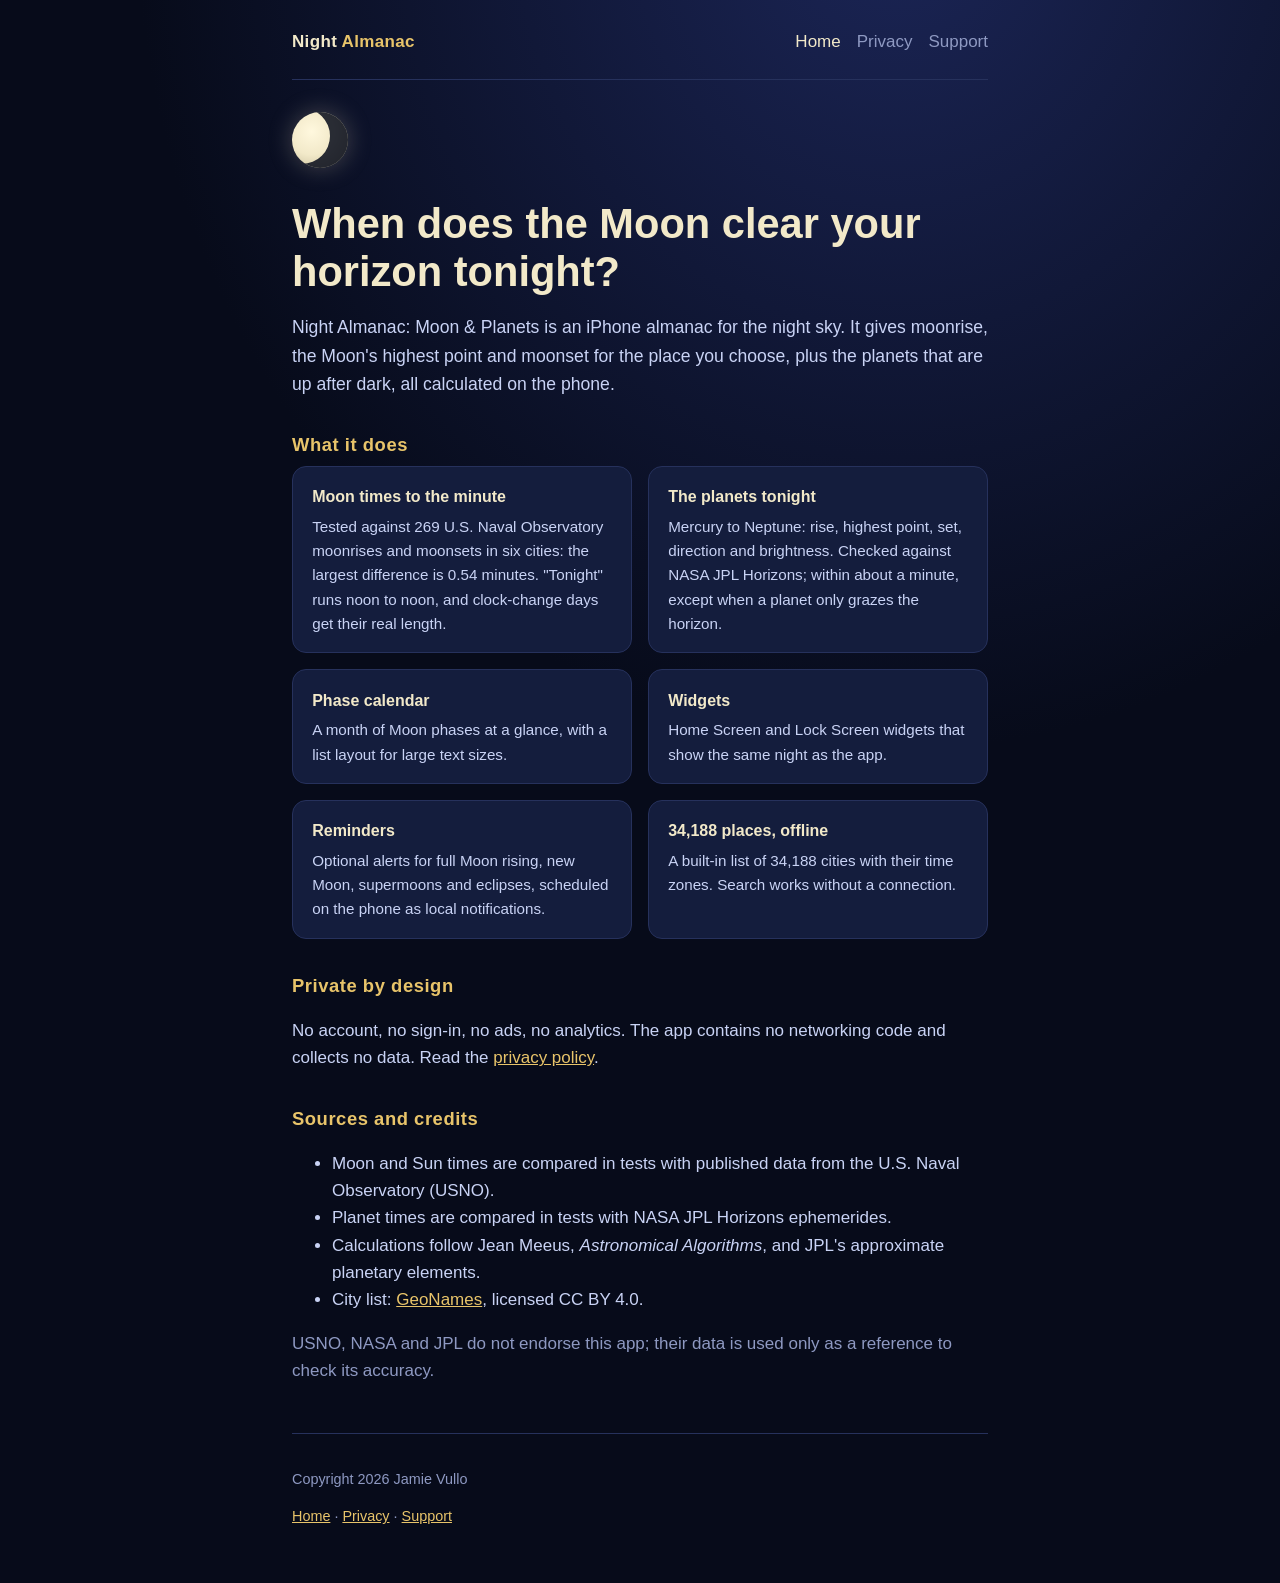
==== index.html @ e34a91c0 "Night Almanac site: home, privacy, support (local only)" ====
<!doctype html>
<html lang="en">
<head>
<meta charset="utf-8">
<meta name="viewport" content="width=device-width, initial-scale=1">
<meta name="color-scheme" content="dark">
<meta name="theme-color" content="#070B1A">
<meta name="description" content="Moonrise, moonset and planet times to the minute for iPhone, worked out on the device. No account, nothing collected.">
<title>Night Almanac: Moon &amp; Planets</title>
<link rel="stylesheet" href="style.css">
</head>
<body>
<div class="wrap">
<header class="top"><a class="brand" href="index.html">Night <span>Almanac</span></a>
<nav aria-label="Site"><a href="index.html" aria-current="page">Home</a><a href="privacy.html">Privacy</a><a href="support.html">Support</a></nav></header>
<main>
<div class="moon" aria-hidden="true"></div>
<h1>When does the Moon clear your horizon tonight?</h1>
<p class="lede">Night Almanac: Moon &amp; Planets is an iPhone almanac for the night sky. It gives moonrise, the Moon's highest point and moonset for the place you choose, plus the planets that are up after dark, all calculated on the phone.</p>
<h2>What it does</h2>
<div class="grid">
<div class="card"><h3>Moon times to the minute</h3><p>Tested against 269 U.S. Naval Observatory moonrises and moonsets in six cities: the largest difference is 0.54 minutes. "Tonight" runs noon to noon, and clock-change days get their real length.</p></div>
<div class="card"><h3>The planets tonight</h3><p>Mercury to Neptune: rise, highest point, set, direction and brightness. Checked against NASA JPL Horizons; within about a minute, except when a planet only grazes the horizon.</p></div>
<div class="card"><h3>Phase calendar</h3><p>A month of Moon phases at a glance, with a list layout for large text sizes.</p></div>
<div class="card"><h3>Widgets</h3><p>Home Screen and Lock Screen widgets that show the same night as the app.</p></div>
<div class="card"><h3>Reminders</h3><p>Optional alerts for full Moon rising, new Moon, supermoons and eclipses, scheduled on the phone as local notifications.</p></div>
<div class="card"><h3>34,188 places, offline</h3><p>A built-in list of 34,188 cities with their time zones. Search works without a connection.</p></div>
</div>
<h2>Private by design</h2>
<p>No account, no sign-in, no ads, no analytics. The app contains no networking code and collects no data. Read the <a href="privacy.html">privacy policy</a>.</p>
<h2>Sources and credits</h2>
<ul>
<li>Moon and Sun times are compared in tests with published data from the U.S. Naval Observatory (USNO).</li>
<li>Planet times are compared in tests with NASA JPL Horizons ephemerides.</li>
<li>Calculations follow Jean Meeus, <em>Astronomical Algorithms</em>, and JPL's approximate planetary elements.</li>
<li>City list: <a href="https://www.geonames.org/">GeoNames</a>, licensed CC BY 4.0.</li>
</ul>
<p class="meta">USNO, NASA and JPL do not endorse this app; their data is used only as a reference to check its accuracy.</p>
</main>
<footer><div class="wrap" style="padding:0"><p>Copyright 2026 Jamie Vullo</p><p><a href="index.html">Home</a> · <a href="privacy.html">Privacy</a> · <a href="support.html">Support</a></p></div></footer>
</div></body></html>
---- style.css ----
:root{--sky:#070B1A;--deep:#0E1530;--panel:#141D3D;--line:#26315C;--moon:#F2E9C9;--star:#C9D3F5;--dim:#8E99C2;--glow:#E8C46A}
*{box-sizing:border-box}
html{background:var(--sky)}
body{margin:0;font:17px/1.6 -apple-system,BlinkMacSystemFont,"Segoe UI",Roboto,Helvetica,Arial,sans-serif;color:var(--star);background:radial-gradient(ellipse at 70% -10%,#1B2556 0%,var(--sky) 60%) fixed;min-height:100vh}
.wrap{max-width:46rem;margin:0 auto;padding:1.25rem}
header.top{display:flex;flex-wrap:wrap;align-items:center;justify-content:space-between;gap:.75rem;padding:.5rem 0 1.5rem;border-bottom:1px solid var(--line)}
.brand{color:var(--moon);font-weight:700;text-decoration:none;letter-spacing:.02em}
.brand span{color:var(--glow)}
nav a{color:var(--dim);margin-left:1rem;text-decoration:none}
nav a:hover,nav a[aria-current]{color:var(--moon)}
h1{color:var(--moon);font-size:clamp(1.8rem,6vw,2.6rem);line-height:1.15;margin:2rem 0 .5rem}
h2{color:var(--glow);font-size:1.15rem;margin:2rem 0 .4rem;letter-spacing:.03em}
.lede{font-size:1.1rem;color:var(--star)}
.card{background:var(--panel);border:1px solid var(--line);border-radius:14px;padding:1rem 1.2rem;margin:1rem 0}
.grid{display:grid;gap:1rem;grid-template-columns:repeat(auto-fit,minmax(14rem,1fr))}
.grid .card{margin:0}
.card h3{margin:.1rem 0 .3rem;color:var(--moon);font-size:1rem}
.card p{margin:0;font-size:.95rem}
a{color:var(--glow)}
dt{color:var(--moon);font-weight:600;margin-top:1rem}
dd{margin:.2rem 0 0}
small,.meta{color:var(--dim)}
footer{border-top:1px solid var(--line);margin-top:3rem;padding:1.25rem 0;color:var(--dim);font-size:.9rem}
.moon{width:56px;height:56px;border-radius:50%;background:radial-gradient(circle at 35% 35%,#FFF8DE,var(--moon) 45%,#B8AE8A);box-shadow:inset -18px -4px 0 0 rgba(7,11,26,.85),0 0 24px rgba(242,233,201,.25);margin-top:2rem}
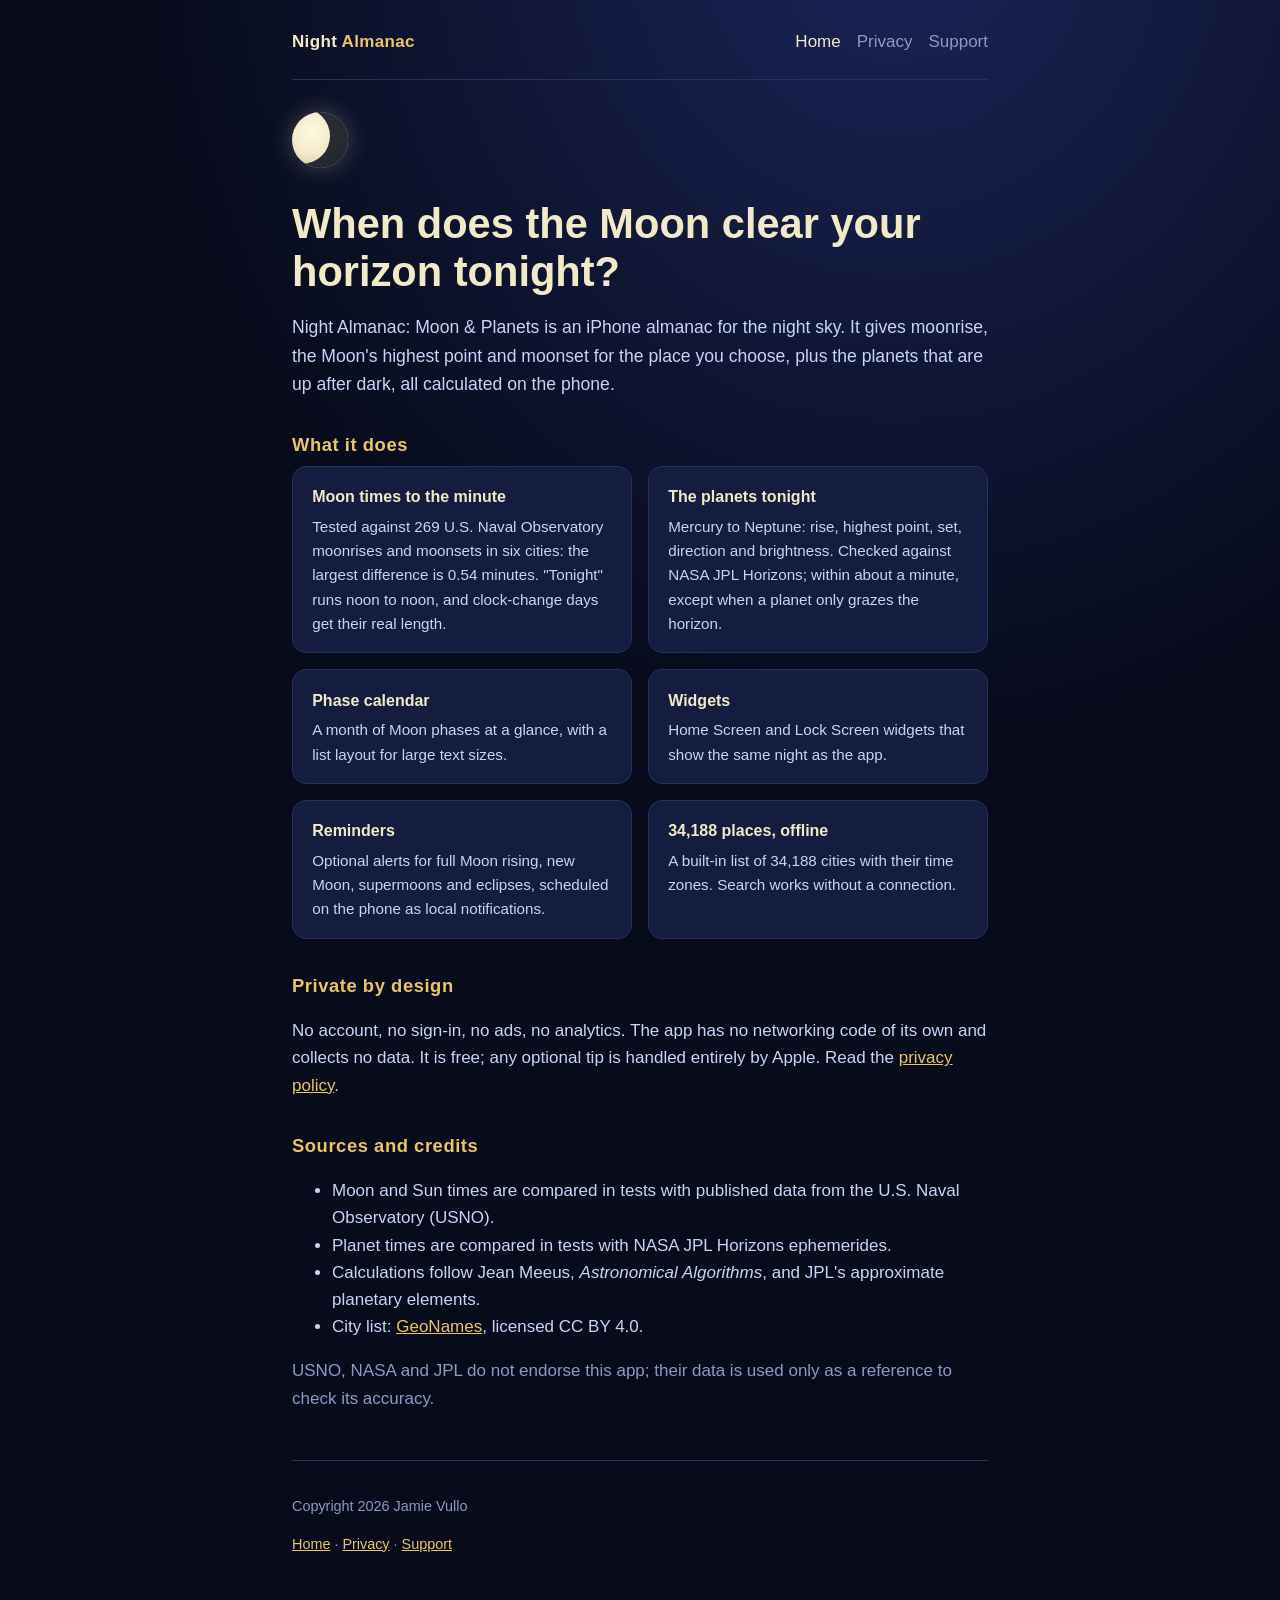
==== commit e3dc9b60: "Privacy accuracy: optional tip handled entirely by Apple; no networking code of its own" ====
--- a/index.html
+++ b/index.html
@@ -27,7 +27,7 @@
 <div class="card"><h3>34,188 places, offline</h3><p>A built-in list of 34,188 cities with their time zones. Search works without a connection.</p></div>
 </div>
 <h2>Private by design</h2>
-<p>No account, no sign-in, no ads, no analytics. The app contains no networking code and collects no data. Read the <a href="privacy.html">privacy policy</a>.</p>
+<p>No account, no sign-in, no ads, no analytics. The app has no networking code of its own and collects no data. It is free; any optional tip is handled entirely by Apple. Read the <a href="privacy.html">privacy policy</a>.</p>
 <h2>Sources and credits</h2>
 <ul>
 <li>Moon and Sun times are compared in tests with published data from the U.S. Naval Observatory (USNO).</li>
